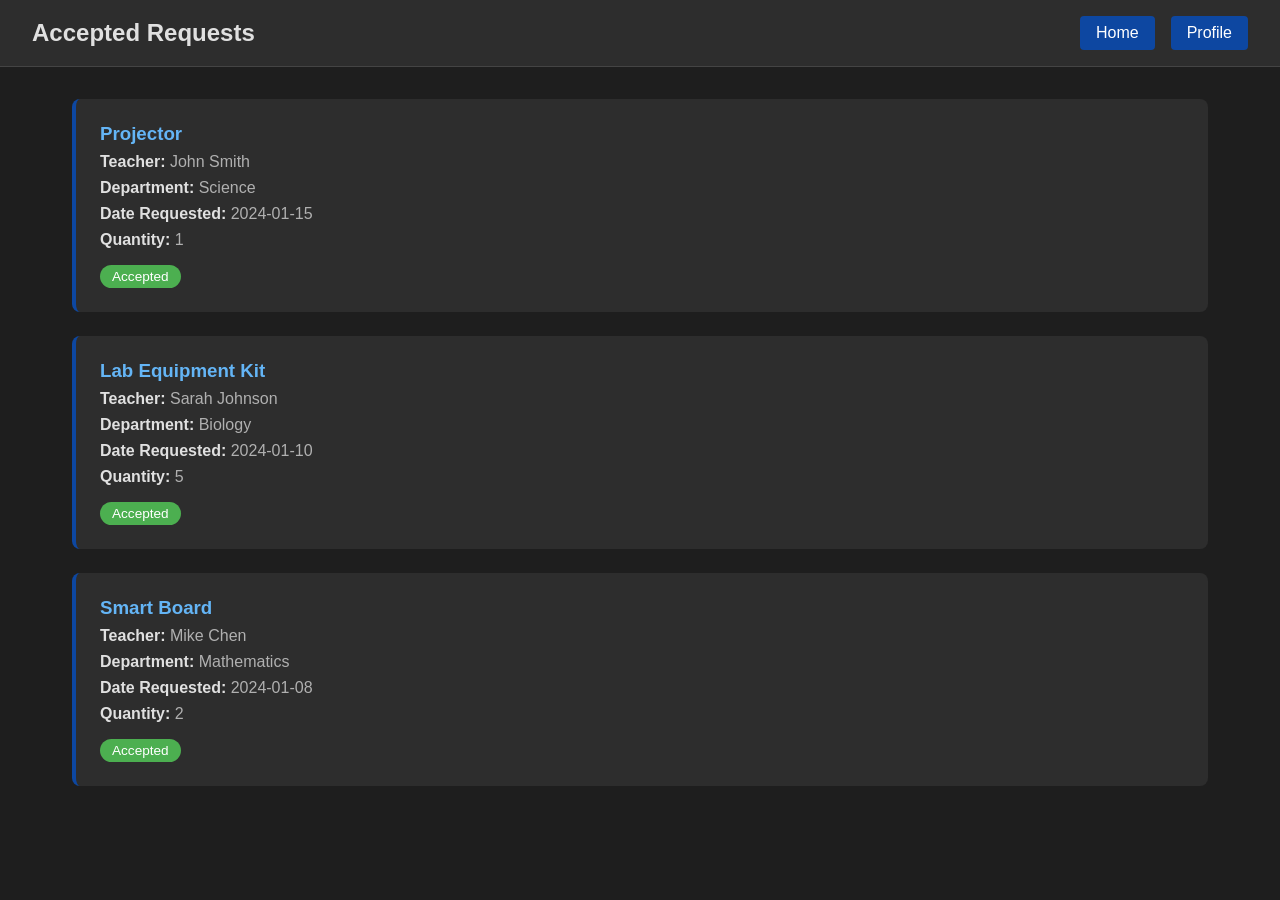
==== admin-approved.html @ 77796f63 "more better" ====
<!DOCTYPE html>
<html lang="en">
<head>
    <meta charset="UTF-8">
    <meta name="viewport" content="width=device-width, initial-scale=1.0">
    <title>Accepted Requests</title>
    <style>
        * {
            margin: 0;
            padding: 0;
            box-sizing: border-box;
        }
        
        body {
            background-color: #1e1e1e;
            color: #e0e0e0;
            font-family: 'Segoe UI', Tahoma, Geneva, Verdana, sans-serif;
        }
        
        header {
            background-color: #2d2d2d;
            padding: 1rem 2rem;
            display: flex;
            justify-content: space-between;
            align-items: center;
            border-bottom: 1px solid #444;
        }
        
        h1 {
            font-size: 1.5rem;
        }
        
        .nav-buttons {
            display: flex;
            gap: 1rem;
        }
        
        button {
            background-color: #0d47a1;
            color: white;
            border: none;
            padding: 0.5rem 1rem;
            border-radius: 4px;
            cursor: pointer;
            font-size: 1rem;
            transition: background-color 0.3s;
        }
        
        button:hover {
            background-color: #0a3d91;
        }
        
        .container {
            padding: 2rem;
            max-width: 1200px;
            margin: 0 auto;
        }
        
        .requests-grid {
            display: grid;
            gap: 1.5rem;
        }
        
        .request-card {
            background-color: #2d2d2d;
            padding: 1.5rem;
            border-radius: 8px;
            border-left: 4px solid #0d47a1;
        }
        
        .request-card h3 {
            color: #64b5f6;
            margin-bottom: 0.5rem;
        }
        
        .request-card p {
            margin: 0.5rem 0;
            color: #b0b0b0;
        }
        
        .request-card strong {
            color: #e0e0e0;
        }
        
        .status-badge {
            display: inline-block;
            background-color: #4caf50;
            color: white;
            padding: 0.25rem 0.75rem;
            border-radius: 12px;
            font-size: 0.85rem;
            margin-top: 0.5rem;
        }
    </style>
</head>
<body>
    <header>
        <h1>Accepted Requests</h1>
        <div class="nav-buttons">
            <button onclick="goHome()">Home</button>
            <button onclick="goProfile()">Profile</button>
        </div>
    </header>
    
    <div class="container">
        <div class="requests-grid">
            <div class="request-card">
                <h3>Projector</h3>
                <p><strong>Teacher:</strong> John Smith</p>
                <p><strong>Department:</strong> Science</p>
                <p><strong>Date Requested:</strong> 2024-01-15</p>
                <p><strong>Quantity:</strong> 1</p>
                <span class="status-badge">Accepted</span>
            </div>
            
            <div class="request-card">
                <h3>Lab Equipment Kit</h3>
                <p><strong>Teacher:</strong> Sarah Johnson</p>
                <p><strong>Department:</strong> Biology</p>
                <p><strong>Date Requested:</strong> 2024-01-10</p>
                <p><strong>Quantity:</strong> 5</p>
                <span class="status-badge">Accepted</span>
            </div>
            
            <div class="request-card">
                <h3>Smart Board</h3>
                <p><strong>Teacher:</strong> Mike Chen</p>
                <p><strong>Department:</strong> Mathematics</p>
                <p><strong>Date Requested:</strong> 2024-01-08</p>
                <p><strong>Quantity:</strong> 2</p>
                <span class="status-badge">Accepted</span>
            </div>
        </div>
    </div>
    
    <script>
        function goHome() {
            window.location.href = 'index.html';
        }
        
        function goProfile() {
            window.location.href = 'admin-profile.html';
        }
    </script>
</body>
</html>
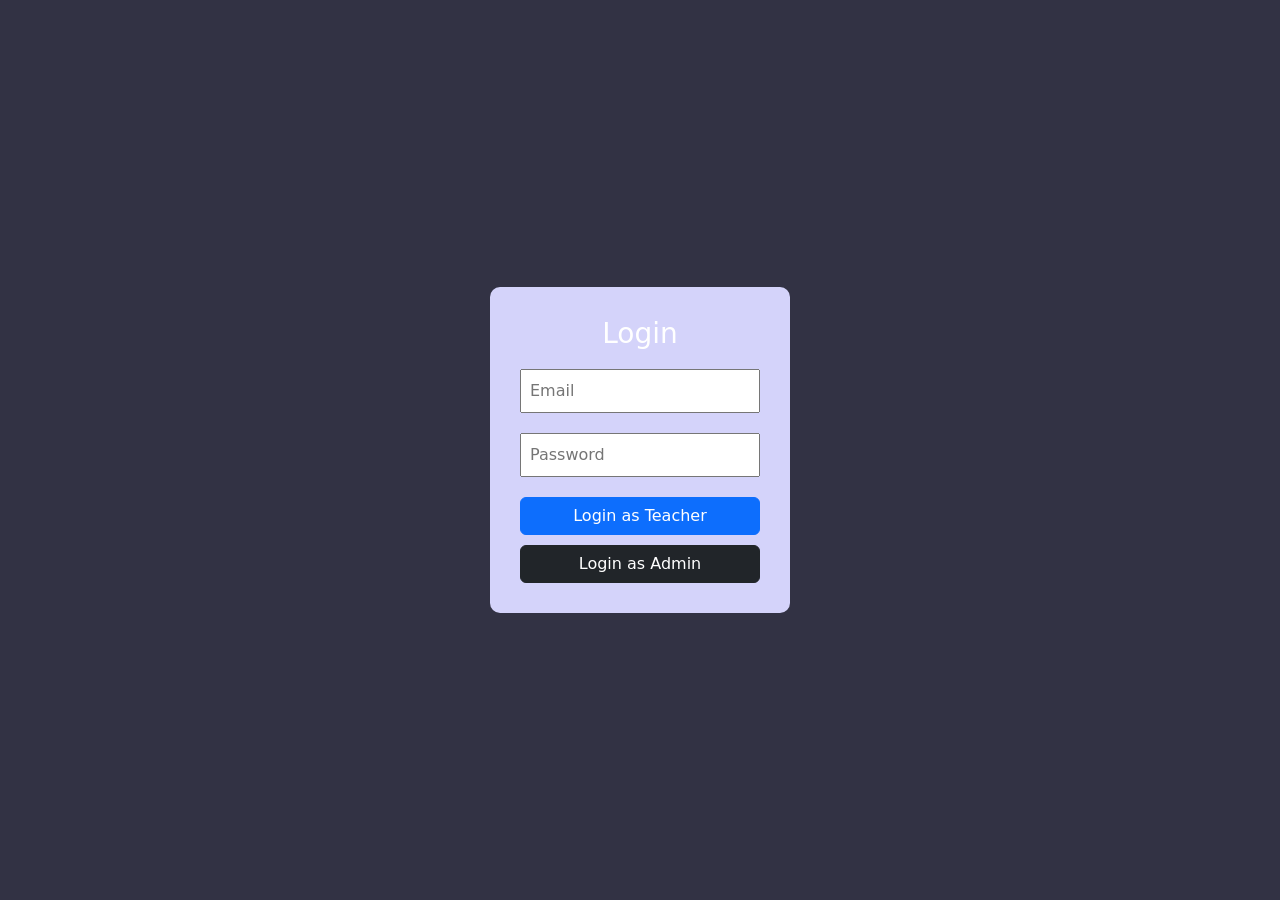
==== commit f16b24ef: "yup" ====
--- a/admin-approved.html
+++ b/admin-approved.html
@@ -2,145 +2,117 @@
 <html lang="en">
 <head>
     <meta charset="UTF-8">
-    <meta name="viewport" content="width=device-width, initial-scale=1.0">
     <title>Accepted Requests</title>
+
     <style>
-        * {
-            margin: 0;
-            padding: 0;
-            box-sizing: border-box;
-        }
-        
         body {
             background-color: #1e1e1e;
             color: #e0e0e0;
-            font-family: 'Segoe UI', Tahoma, Geneva, Verdana, sans-serif;
+            font-family: Arial;
         }
-        
+
         header {
-            background-color: #2d2d2d;
-            padding: 1rem 2rem;
+            background: #2d2d2d;
+            padding: 15px;
             display: flex;
             justify-content: space-between;
-            align-items: center;
-            border-bottom: 1px solid #444;
         }
-        
-        h1 {
-            font-size: 1.5rem;
+
+        button {
+            padding: 8px 12px;
+            margin-left: 10px;
+            cursor: pointer;
         }
-        
-        .nav-buttons {
-            display: flex;
-            gap: 1rem;
+
+        .container {
+            padding: 20px;
+            max-width: 1000px;
+            margin: auto;
         }
-        
-        button {
-            background-color: #0d47a1;
-            color: white;
-            border: none;
-            padding: 0.5rem 1rem;
-            border-radius: 4px;
-            cursor: pointer;
-            font-size: 1rem;
-            transition: background-color 0.3s;
+
+        .card {
+            background: #2d2d2d;
+            padding: 15px;
+            margin-bottom: 10px;
+            border-left: 4px solid #4caf50;
         }
-        
-        button:hover {
-            background-color: #0a3d91;
-        }
-        
-        .container {
-            padding: 2rem;
-            max-width: 1200px;
-            margin: 0 auto;
-        }
-        
-        .requests-grid {
-            display: grid;
-            gap: 1.5rem;
-        }
-        
-        .request-card {
-            background-color: #2d2d2d;
-            padding: 1.5rem;
-            border-radius: 8px;
-            border-left: 4px solid #0d47a1;
-        }
-        
-        .request-card h3 {
-            color: #64b5f6;
-            margin-bottom: 0.5rem;
-        }
-        
-        .request-card p {
-            margin: 0.5rem 0;
-            color: #b0b0b0;
-        }
-        
-        .request-card strong {
-            color: #e0e0e0;
-        }
-        
-        .status-badge {
+
+        .badge {
+            background: #4caf50;
+            padding: 3px 10px;
+            border-radius: 10px;
             display: inline-block;
-            background-color: #4caf50;
-            color: white;
-            padding: 0.25rem 0.75rem;
-            border-radius: 12px;
-            font-size: 0.85rem;
-            margin-top: 0.5rem;
+            margin-top: 5px;
         }
     </style>
 </head>
+
 <body>
-    <header>
-        <h1>Accepted Requests</h1>
-        <div class="nav-buttons">
-            <button onclick="goHome()">Home</button>
-            <button onclick="goProfile()">Profile</button>
-        </div>
-    </header>
-    
-    <div class="container">
-        <div class="requests-grid">
-            <div class="request-card">
-                <h3>Projector</h3>
-                <p><strong>Teacher:</strong> John Smith</p>
-                <p><strong>Department:</strong> Science</p>
-                <p><strong>Date Requested:</strong> 2024-01-15</p>
-                <p><strong>Quantity:</strong> 1</p>
-                <span class="status-badge">Accepted</span>
-            </div>
-            
-            <div class="request-card">
-                <h3>Lab Equipment Kit</h3>
-                <p><strong>Teacher:</strong> Sarah Johnson</p>
-                <p><strong>Department:</strong> Biology</p>
-                <p><strong>Date Requested:</strong> 2024-01-10</p>
-                <p><strong>Quantity:</strong> 5</p>
-                <span class="status-badge">Accepted</span>
-            </div>
-            
-            <div class="request-card">
-                <h3>Smart Board</h3>
-                <p><strong>Teacher:</strong> Mike Chen</p>
-                <p><strong>Department:</strong> Mathematics</p>
-                <p><strong>Date Requested:</strong> 2024-01-08</p>
-                <p><strong>Quantity:</strong> 2</p>
-                <span class="status-badge">Accepted</span>
-            </div>
-        </div>
+
+<header>
+    <h2>Approved Requests</h2>
+
+    <div>
+        <button onclick="goHome()">Home</button>
+        <button onclick="goProfile()">Profile</button>
     </div>
-    
-    <script>
-        function goHome() {
-            window.location.href = 'index.html';
-        }
-        
-        function goProfile() {
-            window.location.href = 'admin-profile.html';
-        }
-    </script>
+</header>
+
+<div class="container" id="list"></div>
+
+<script>
+
+// ---------------- LOGIN CHECK ----------------
+const user = JSON.parse(localStorage.getItem("user"));
+if (!user || user.role !== "admin") {
+    window.location.href = "login.html";
+}
+
+// ---------------- LOAD APPROVED ----------------
+function loadApproved() {
+    fetch("http://localhost:3000/api/requests")
+        .then(res => res.json())
+        .then(data => {
+
+            const approved = data.filter(r => r.status === "approved");
+
+            const list = document.getElementById("list");
+            list.innerHTML = "";
+
+            if (approved.length === 0) {
+                list.innerHTML = "<p>No approved requests</p>";
+                return;
+            }
+
+            approved.forEach(r => {
+                const div = document.createElement("div");
+                div.className = "card";
+
+                div.innerHTML = `
+                    <h3>${r.items.join(", ")}</h3>
+                    <p><strong>User:</strong> ${r.user}</p>
+                    <p><strong>Status:</strong> Approved</p>
+                    <span class="badge">Accepted</span>
+                `;
+
+                list.appendChild(div);
+            });
+        });
+}
+
+// ---------------- NAV ----------------
+function goHome() {
+    window.location.href = "admin-profile.html";
+}
+
+function goProfile() {
+    window.location.href = "admin-profile.html";
+}
+
+// ---------------- RUN ----------------
+loadApproved();
+
+</script>
+
 </body>
 </html>
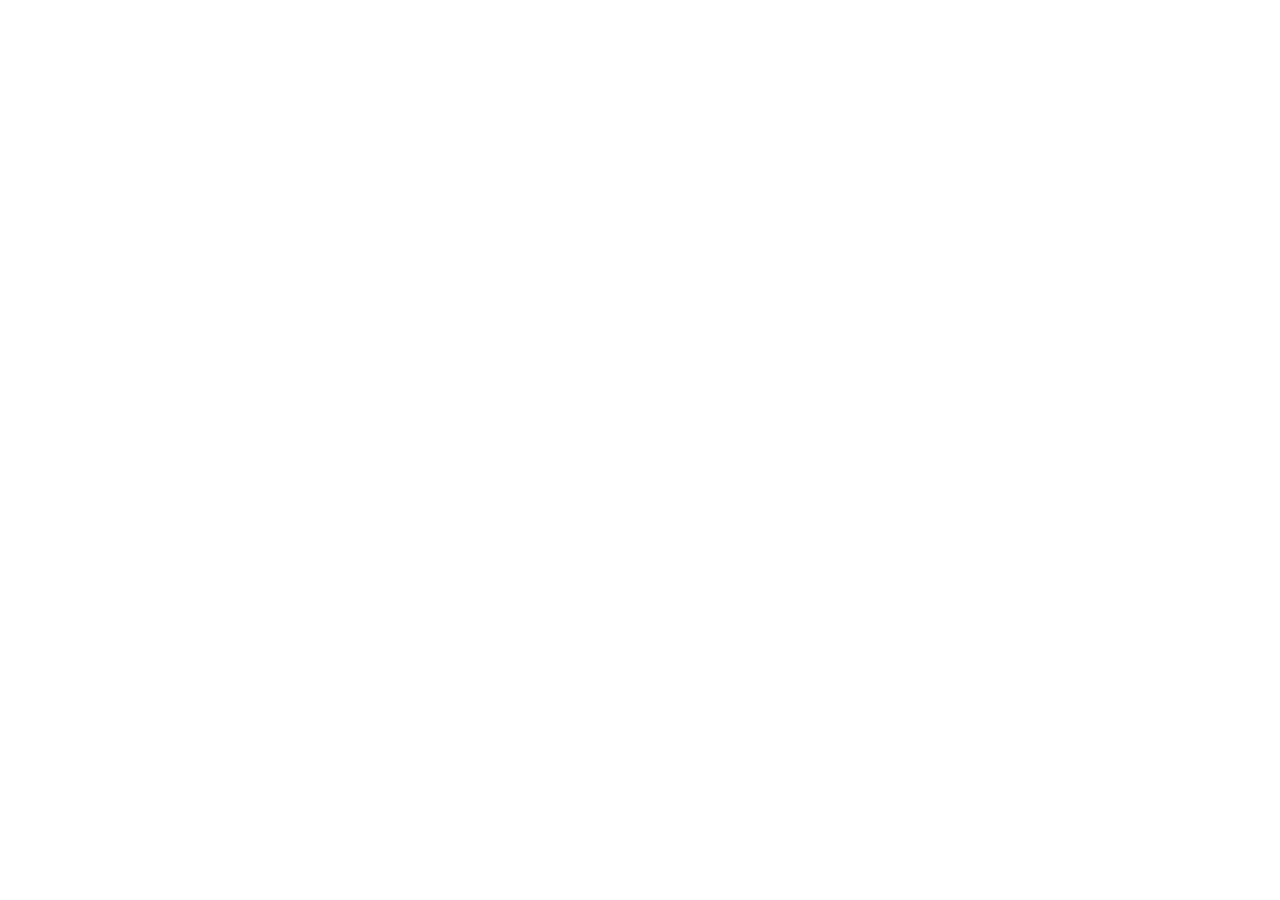
==== commit 537263ca: "link fixin" ====
--- a/admin-approved.html
+++ b/admin-approved.html
@@ -65,7 +65,7 @@
 // ---------------- LOGIN CHECK ----------------
 const user = JSON.parse(localStorage.getItem("user"));
 if (!user || user.role !== "admin") {
-    window.location.href = "login.html";
+    window.location.href = "https://htmlpreview.github.io/?https://github.com/S-J-K-F/T-Budget/blob/main/login.html";
 }
 
 // ---------------- LOAD APPROVED ----------------
@@ -102,11 +102,11 @@
 
 // ---------------- NAV ----------------
 function goHome() {
-    window.location.href = "admin-profile.html";
+    window.location.href = "https://htmlpreview.github.io/?https://github.com/S-J-K-F/T-Budget/blob/main/admin-profile.html";
 }
 
 function goProfile() {
-    window.location.href = "admin-profile.html";
+    window.location.href = "https://htmlpreview.github.io/?https://github.com/S-J-K-F/T-Budget/blob/main/admin-profile.html";
 }
 
 // ---------------- RUN ----------------
